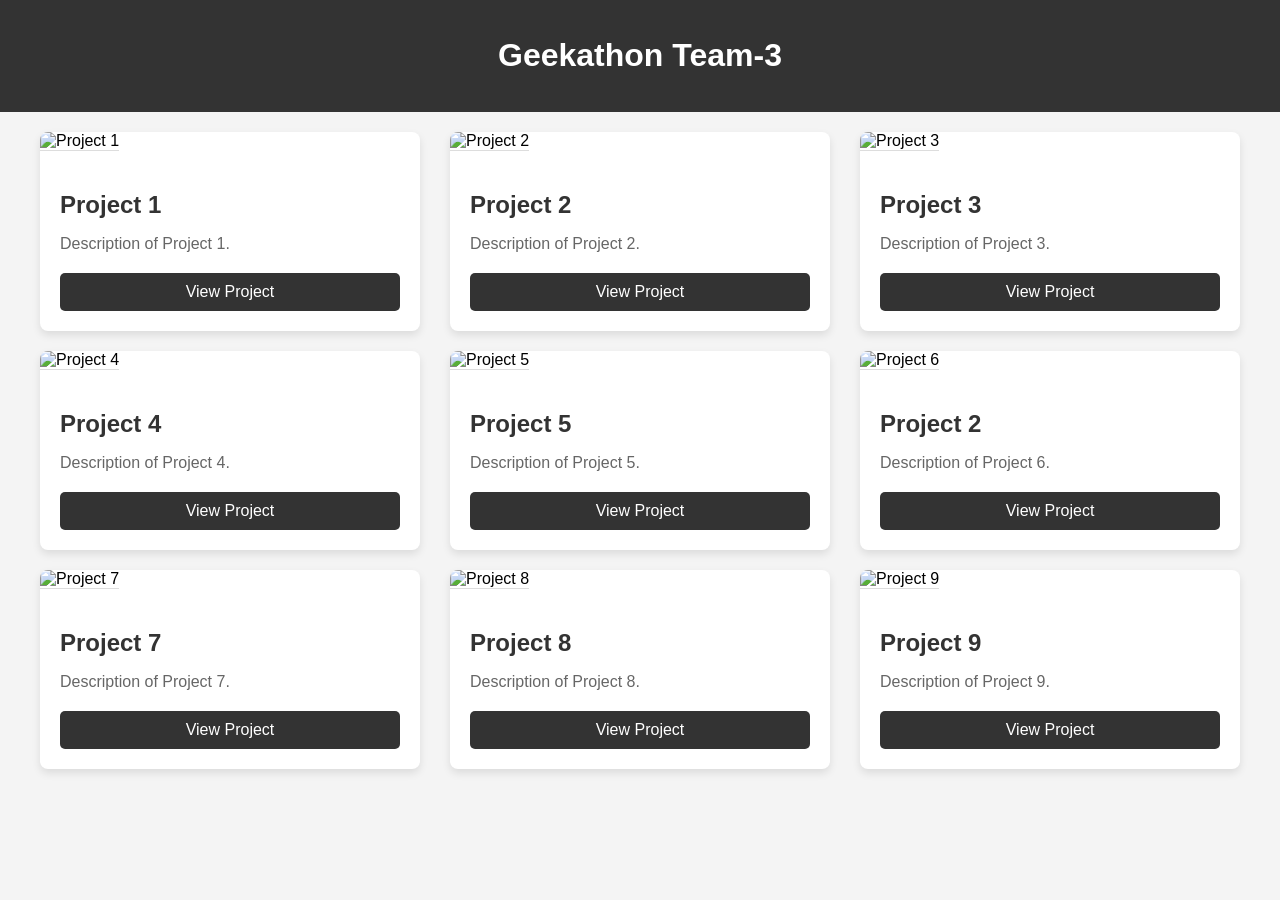
==== index.html @ 9e317ac0 "Added Landing Page" ====
<!DOCTYPE html>
<html lang="en">
<head>
    <meta charset="UTF-8">
    <meta name="viewport" content="width=device-width, initial-scale=1.0">
    <title>Geekathon Team-3</title>
    <style>
        body {
            font-family: Arial, sans-serif;
            margin: 0;
            padding: 0;
            background-color: #f4f4f4;
        }

        header {
            background-color: #333;
            color: #fff;
            text-align: center;
            padding: 1em 0;
        }

        .container {
            max-width: 1200px;
            margin: 0 auto;
            padding: 20px;
            display: flex;
            flex-wrap: wrap;
            justify-content: space-between;
        }

        .card {
            background-color: #fff;
            box-shadow: 0 4px 8px rgba(0, 0, 0, 0.1);
            border-radius: 8px;
            overflow: hidden;
            margin-bottom: 20px;
            flex: 0 0 calc(33.33% - 20px); /* Three cards in a row with some spacing */
        }

        .card img {
            max-width: 100%;
            height: auto;
            border-bottom: 1px solid #ddd;
        }

        .card-content {
            padding: 20px;
        }

        .card-title {
            font-size: 1.5em;
            margin-bottom: 10px;
            color: #333;
        }

        .card-description {
            color: #666;
            margin-bottom: 20px;
        }

        .card-link {
            display: block;
            text-align: center;
            background-color: #333;
            color: #fff;
            text-decoration: none;
            padding: 10px;
            border-radius: 5px;
        }
    </style>
</head>
<body>

    <header>
        <h1>Geekathon Team-3</h1>
    </header>

    <div class="container">
        <div class="card">
            <img src="project1.jpg" alt="Project 1">
            <div class="card-content">
                <h2 class="card-title">Project 1</h2>
                <p class="card-description">Description of Project 1.</p>
                <a href="./chromeExtensionByJaitenSahu/popup.html" class="card-link">View Project</a>
            </div>
        </div>

        <div class="card">
            <img src="project2.jpg" alt="Project 2">
            <div class="card-content">
                <h2 class="card-title">Project 2</h2>
                <p class="card-description">Description of Project 2.</p>
                <a href="./resumeTemplateByBhumika/resume.html" class="card-link">View Project</a>
            </div>
        </div>

        <div class="card">
            <img src="project3.jpg" alt="Project 3">
            <div class="card-content">
                <h2 class="card-title">Project 3</h2>
                <p class="card-description">Description of Project 3.</p>
                <a href="./invoiceGeneratorByAnkit/index.html" class="card-link">View Project</a>
            </div>
        </div>

        <div class="card">
            <img src="project4.jpg" alt="Project 4">
            <div class="card-content">
                <h2 class="card-title">Project 4</h2>
                <p class="card-description">Description of Project 4.</p>
                <a href="./PaymentIntegrationBySatvik/index.html" class="card-link">View Project</a>
            </div>
        </div>


        <div class="card">
            <img src="project5.jpg" alt="Project 5">
            <div class="card-content">
                <h2 class="card-title">Project 5</h2>
                <p class="card-description">Description of Project 5.</p>
                <a href="./trelloCloneByAbhay/index.html" class="card-link">View Project</a>
            </div>
        </div>

        <div class="card">
            <img src="project6.jpg" alt="Project 6">
            <div class="card-content">
                <h2 class="card-title">Project 2</h2>
                <p class="card-description">Description of Project 6.</p>
                <a href="./typingSpeedCheckerByAman/index.html" class="card-link">View Project</a>
            </div>
        </div>


        <div class="card">
            <img src="project7.jpg" alt="Project 7">
            <div class="card-content">
                <h2 class="card-title">Project 7</h2>
                <p class="card-description">Description of Project 7.</p>
                <a href="./mineGameByShweta/index.html" class="card-link">View Project</a>
            </div>
        </div>

        <div class="card">
            <img src="project8.jpg" alt="Project 8">
            <div class="card-content">
                <h2 class="card-title">Project 8</h2>
                <p class="card-description">Description of Project 8.</p>
                <a href="./codeEditorByAbhishekSharma/index.html" class="card-link">View Project</a>
            </div>
        </div>

        <div class="card">
            <img src="project9.jpg" alt="Project 9">
            <div class="card-content">
                <h2 class="card-title">Project 9</h2>
                <p class="card-description">Description of Project 9.</p>
                <a href="project9.html" class="card-link">View Project</a>
            </div>
        </div>


    </div>

</body>
</html>
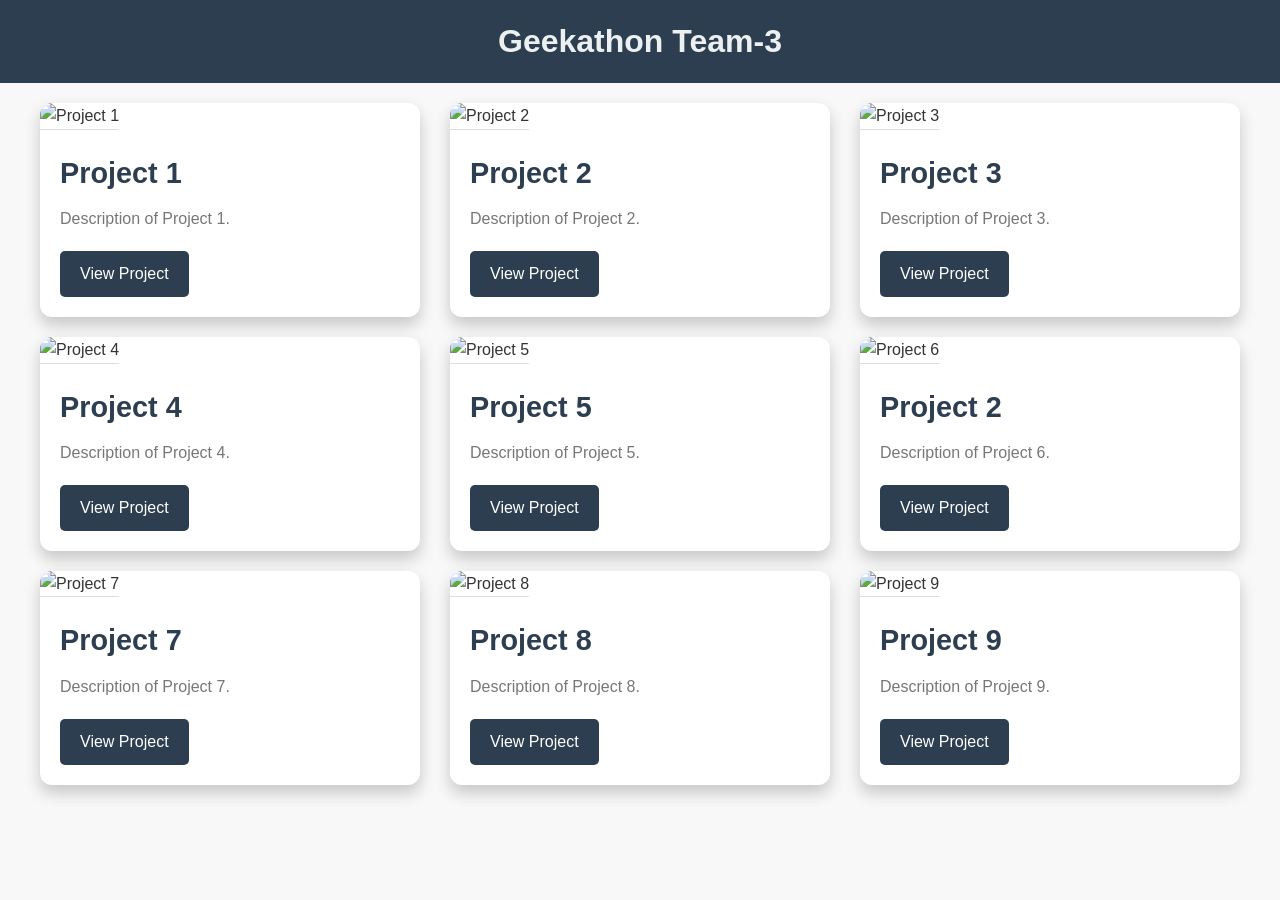
==== commit 3fc14546: "added code editor files and modified styling of landing page" ====
--- a/index.html
+++ b/index.html
@@ -4,70 +4,7 @@
     <meta charset="UTF-8">
     <meta name="viewport" content="width=device-width, initial-scale=1.0">
     <title>Geekathon Team-3</title>
-    <style>
-        body {
-            font-family: Arial, sans-serif;
-            margin: 0;
-            padding: 0;
-            background-color: #f4f4f4;
-        }
-
-        header {
-            background-color: #333;
-            color: #fff;
-            text-align: center;
-            padding: 1em 0;
-        }
-
-        .container {
-            max-width: 1200px;
-            margin: 0 auto;
-            padding: 20px;
-            display: flex;
-            flex-wrap: wrap;
-            justify-content: space-between;
-        }
-
-        .card {
-            background-color: #fff;
-            box-shadow: 0 4px 8px rgba(0, 0, 0, 0.1);
-            border-radius: 8px;
-            overflow: hidden;
-            margin-bottom: 20px;
-            flex: 0 0 calc(33.33% - 20px); /* Three cards in a row with some spacing */
-        }
-
-        .card img {
-            max-width: 100%;
-            height: auto;
-            border-bottom: 1px solid #ddd;
-        }
-
-        .card-content {
-            padding: 20px;
-        }
-
-        .card-title {
-            font-size: 1.5em;
-            margin-bottom: 10px;
-            color: #333;
-        }
-
-        .card-description {
-            color: #666;
-            margin-bottom: 20px;
-        }
-
-        .card-link {
-            display: block;
-            text-align: center;
-            background-color: #333;
-            color: #fff;
-            text-decoration: none;
-            padding: 10px;
-            border-radius: 5px;
-        }
-    </style>
+    <link rel="stylesheet" href="styles.css">
 </head>
 <body>
 
@@ -146,7 +83,7 @@
             <div class="card-content">
                 <h2 class="card-title">Project 8</h2>
                 <p class="card-description">Description of Project 8.</p>
-                <a href="./codeEditorByAbhishekSharma/index.html" class="card-link">View Project</a>
+                <a href="./codeEditorByAnkitSingh/index.html" class="card-link">View Project</a>
             </div>
         </div>
 
--- a/styles.css
+++ b/styles.css
@@ -0,0 +1,93 @@
+body, h1, h2, p {
+    margin: 0;
+    padding: 0;
+}
+
+body {
+    font-family: 'Segoe UI', Tahoma, Geneva, Verdana, sans-serif;
+    line-height: 1.6;
+    background-color: #f8f8f8;
+    color: #333;
+}
+
+header {
+    background-color: #2c3e50;
+    color: #ecf0f1;
+    text-align: center;
+    padding: 1em 0;
+}
+
+.container {
+    max-width: 1200px;
+    margin: 0 auto;
+    padding: 20px;
+    display: flex;
+    flex-wrap: wrap;
+    justify-content: space-between;
+}
+
+.card {
+    background-color: #fff;
+    box-shadow: 0 8px 16px rgba(0, 0, 0, 0.2);
+    border-radius: 12px;
+    overflow: hidden;
+    margin-bottom: 20px;
+    flex: 0 0 calc(33.33% - 20px);
+    transition: transform 0.3s ease-in-out;
+}
+
+.card:hover {
+    transform: scale(1.05);
+}
+
+.card img {
+    max-width: 100%;
+    height: auto;
+    border-bottom: 1px solid #ddd;
+    transition: transform 0.3s ease-in-out;
+}
+
+.card:hover img {
+    transform: scale(1.1);
+}
+
+.card-content {
+    padding: 20px;
+}
+
+.card-title {
+    font-size: 1.8em;
+    margin-bottom: 10px;
+    color: #2c3e50;
+}
+
+.card-description {
+    color: #777;
+    margin-bottom: 20px;
+}
+
+.card-link {
+    display: inline-block;
+    background-color: #2c3e50;
+    color: #fff;
+    text-decoration: none;
+    padding: 10px 20px;
+    border-radius: 5px;
+    transition: background-color 0.3s ease-in-out;
+}
+
+.card-link:hover {
+    background-color: #34495e;
+}
+
+@media screen and (max-width: 768px) {
+    .card {
+        flex: 0 0 calc(50% - 20px);
+    }
+}
+
+@media screen and (max-width: 480px) {
+    .card {
+        flex: 0 0 100%;
+    }
+}
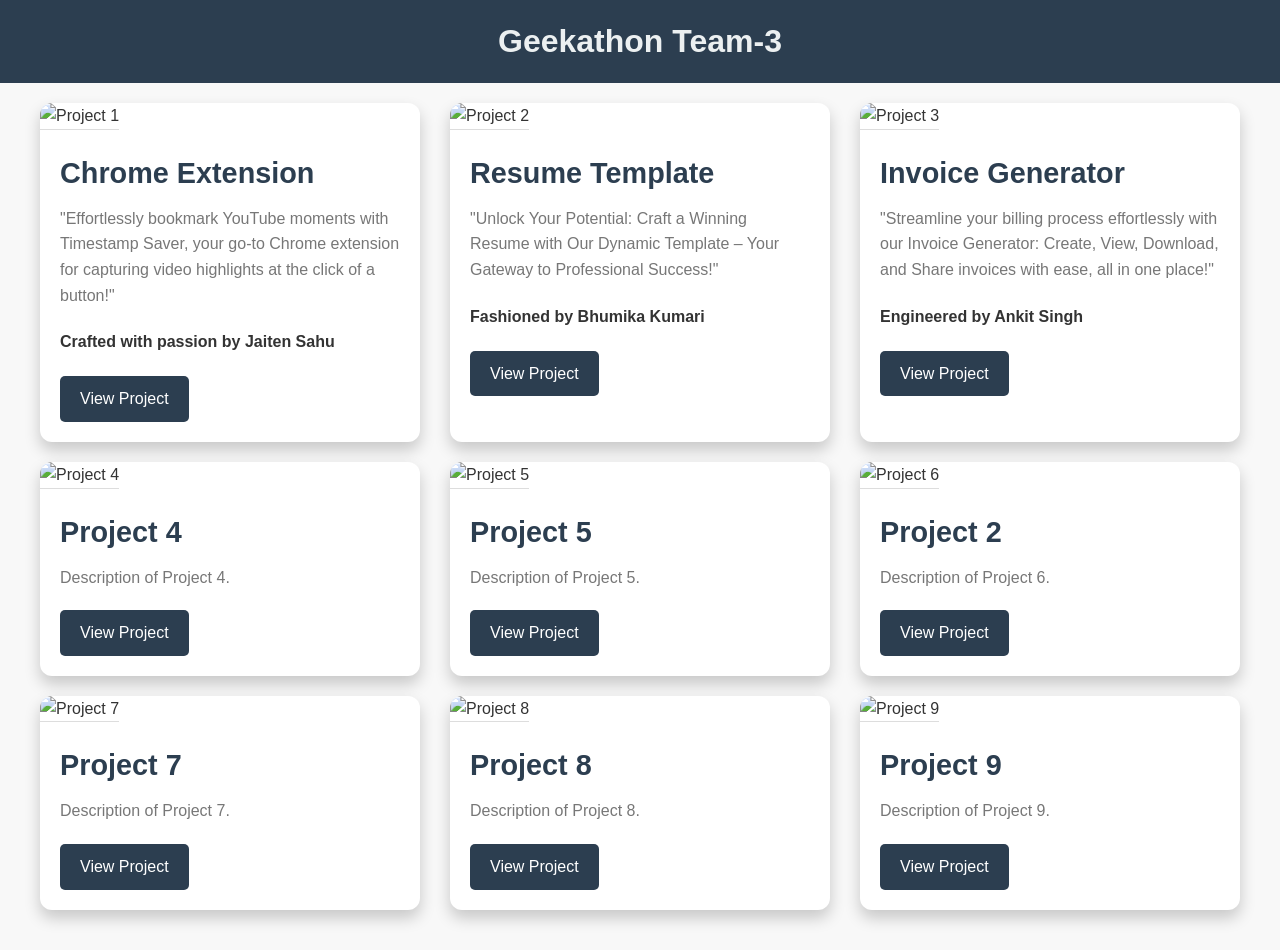
==== commit 93afa62d: "updated landing page" ====
--- a/index.html
+++ b/index.html
@@ -16,8 +16,9 @@
         <div class="card">
             <img src="project1.jpg" alt="Project 1">
             <div class="card-content">
-                <h2 class="card-title">Project 1</h2>
-                <p class="card-description">Description of Project 1.</p>
+                <h2 class="card-title">Chrome Extension</h2>
+                <p class="card-description">"Effortlessly bookmark YouTube moments with Timestamp Saver, your go-to Chrome extension for capturing video highlights at the click of a button!"</p>
+                <h4 >Crafted with passion by Jaiten Sahu</h4>
                 <a href="./chromeExtensionByJaitenSahu/popup.html" class="card-link">View Project</a>
             </div>
         </div>
@@ -25,8 +26,9 @@
         <div class="card">
             <img src="project2.jpg" alt="Project 2">
             <div class="card-content">
-                <h2 class="card-title">Project 2</h2>
-                <p class="card-description">Description of Project 2.</p>
+                <h2 class="card-title">Resume Template</h2>
+                <p class="card-description">"Unlock Your Potential: Craft a Winning Resume with Our Dynamic Template – Your Gateway to Professional Success!"</p>
+                <h4 >Fashioned by Bhumika Kumari</h4>
                 <a href="./resumeTemplateByBhumika/resume.html" class="card-link">View Project</a>
             </div>
         </div>
@@ -34,8 +36,9 @@
         <div class="card">
             <img src="project3.jpg" alt="Project 3">
             <div class="card-content">
-                <h2 class="card-title">Project 3</h2>
-                <p class="card-description">Description of Project 3.</p>
+                <h2 class="card-title">Invoice Generator</h2>
+                <p class="card-description">"Streamline your billing process effortlessly with our Invoice Generator: Create, View, Download, and Share invoices with ease, all in one place!"</p>
+                <h4 >Engineered by Ankit Singh</h4>
                 <a href="./invoiceGeneratorByAnkit/index.html" class="card-link">View Project</a>
             </div>
         </div>
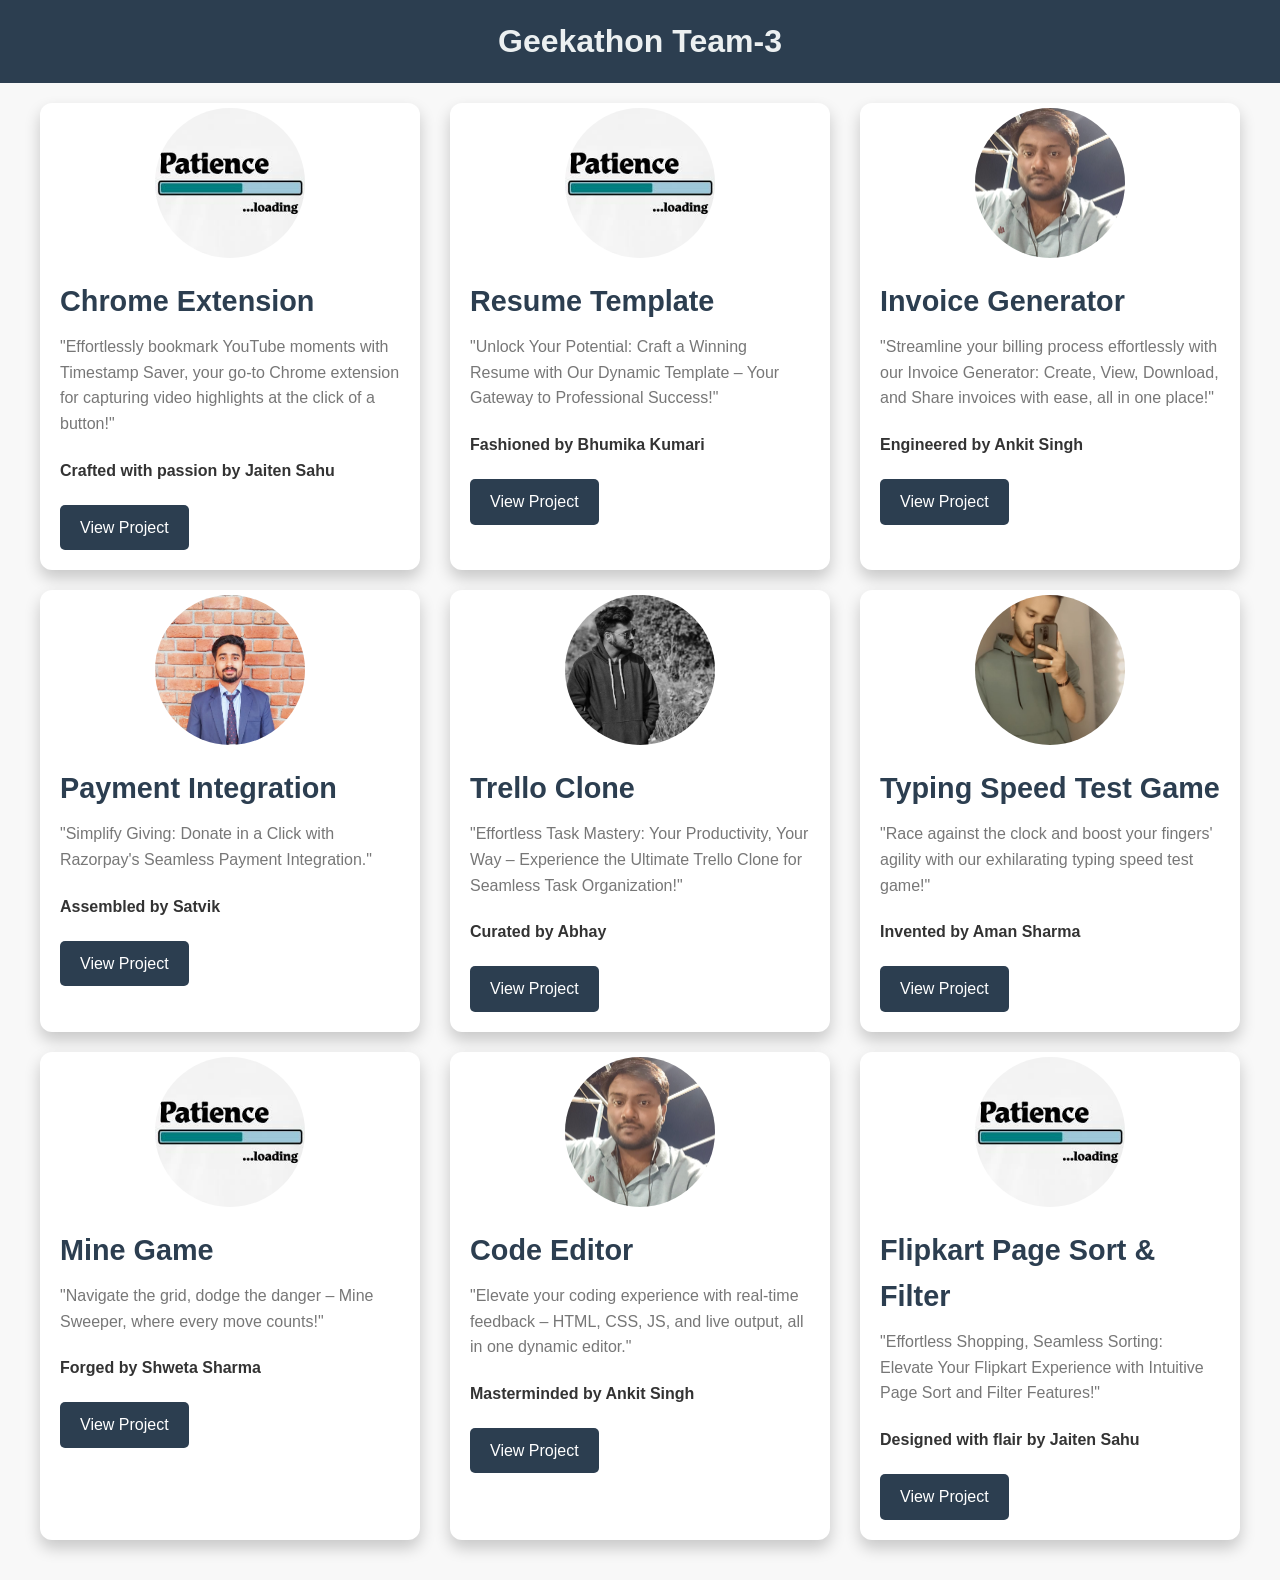
==== commit f9ee7ad4: "updated code and landing page" ====
--- a/index.html
+++ b/index.html
@@ -14,7 +14,7 @@
 
     <div class="container">
         <div class="card">
-            <img src="project1.jpg" alt="Project 1">
+            <img src="defaultimage.jpeg" alt="Project 1">
             <div class="card-content">
                 <h2 class="card-title">Chrome Extension</h2>
                 <p class="card-description">"Effortlessly bookmark YouTube moments with Timestamp Saver, your go-to Chrome extension for capturing video highlights at the click of a button!"</p>
@@ -24,7 +24,7 @@
         </div>
 
         <div class="card">
-            <img src="project2.jpg" alt="Project 2">
+            <img src="defaultimage.jpeg" alt="Project 2">
             <div class="card-content">
                 <h2 class="card-title">Resume Template</h2>
                 <p class="card-description">"Unlock Your Potential: Craft a Winning Resume with Our Dynamic Template – Your Gateway to Professional Success!"</p>
@@ -34,7 +34,7 @@
         </div>
 
         <div class="card">
-            <img src="project3.jpg" alt="Project 3">
+            <img src="ankitImage.jpeg" alt="Project 3">
             <div class="card-content">
                 <h2 class="card-title">Invoice Generator</h2>
                 <p class="card-description">"Streamline your billing process effortlessly with our Invoice Generator: Create, View, Download, and Share invoices with ease, all in one place!"</p>
@@ -44,57 +44,63 @@
         </div>
 
         <div class="card">
-            <img src="project4.jpg" alt="Project 4">
+            <img src="satvikImage.jpeg" alt="Project 4">
             <div class="card-content">
-                <h2 class="card-title">Project 4</h2>
-                <p class="card-description">Description of Project 4.</p>
+                <h2 class="card-title">Payment Integration</h2>
+                <p class="card-description">"Simplify Giving: Donate in a Click with Razorpay's Seamless Payment Integration."</p>
+                <h4>Assembled by Satvik</h4>
                 <a href="./PaymentIntegrationBySatvik/index.html" class="card-link">View Project</a>
             </div>
         </div>
 
 
         <div class="card">
-            <img src="project5.jpg" alt="Project 5">
+            <img src="abhayImage.jpeg" alt="Project 5">
             <div class="card-content">
-                <h2 class="card-title">Project 5</h2>
-                <p class="card-description">Description of Project 5.</p>
+                <h2 class="card-title">Trello Clone</h2>
+                <p class="card-description">"Effortless Task Mastery: Your Productivity, Your Way – Experience the Ultimate Trello Clone for Seamless Task Organization!"</p>
+                <h4>Curated by Abhay</h4>
                 <a href="./trelloCloneByAbhay/index.html" class="card-link">View Project</a>
             </div>
         </div>
 
         <div class="card">
-            <img src="project6.jpg" alt="Project 6">
+            <img src="amanImage.jpeg" alt="Project 6">
             <div class="card-content">
-                <h2 class="card-title">Project 2</h2>
-                <p class="card-description">Description of Project 6.</p>
+                <h2 class="card-title">Typing Speed Test Game</h2>
+                <p class="card-description">"Race against the clock and boost your fingers' agility with our exhilarating typing speed test game!"</p>
+                <h4>Invented by Aman Sharma</h4>
                 <a href="./typingSpeedCheckerByAman/index.html" class="card-link">View Project</a>
             </div>
         </div>
 
 
         <div class="card">
-            <img src="project7.jpg" alt="Project 7">
+            <img src="defaultimage.jpeg" alt="Project 7">
             <div class="card-content">
-                <h2 class="card-title">Project 7</h2>
-                <p class="card-description">Description of Project 7.</p>
+                <h2 class="card-title">Mine Game</h2>
+                <p class="card-description">"Navigate the grid, dodge the danger – Mine Sweeper, where every move counts!"</p>
+                <h4>Forged by Shweta Sharma</h4>
                 <a href="./mineGameByShweta/index.html" class="card-link">View Project</a>
             </div>
         </div>
 
         <div class="card">
-            <img src="project8.jpg" alt="Project 8">
+            <img src="ankitImage.jpeg" alt="Project 8">
             <div class="card-content">
-                <h2 class="card-title">Project 8</h2>
-                <p class="card-description">Description of Project 8.</p>
+                <h2 class="card-title">Code Editor</h2>
+                <p class="card-description">"Elevate your coding experience with real-time feedback – HTML, CSS, JS, and live output, all in one dynamic editor."</p>
+                <h4>Masterminded by Ankit Singh</h4>
                 <a href="./codeEditorByAnkitSingh/index.html" class="card-link">View Project</a>
             </div>
         </div>
 
         <div class="card">
-            <img src="project9.jpg" alt="Project 9">
+            <img src="defaultimage.jpeg" alt="Project 9">
             <div class="card-content">
-                <h2 class="card-title">Project 9</h2>
-                <p class="card-description">Description of Project 9.</p>
+                <h2 class="card-title">Flipkart Page Sort & Filter</h2>
+                <p class="card-description">"Effortless Shopping, Seamless Sorting: Elevate Your Flipkart Experience with Intuitive Page Sort and Filter Features!"</p>
+                <h4>Designed with flair by Jaiten Sahu</h4>
                 <a href="project9.html" class="card-link">View Project</a>
             </div>
         </div>
--- a/styles.css
+++ b/styles.css
@@ -1,3 +1,4 @@
+/* Resetting some default styles for better consistency */
 body, h1, h2, p {
     margin: 0;
     padding: 0;
@@ -41,10 +42,14 @@
 }
 
 .card img {
-    max-width: 100%;
-    height: auto;
-    border-bottom: 1px solid #ddd;
+    width: 150px;
+    height: 150px; /* Set a fixed height */
+    object-fit: cover; /* Ensure the image covers the entire container */
+    border-radius: 50%; /* Make the image a rounded rectangle */
+    display: block;
+    margin: 0 auto; /* Center the image */
     transition: transform 0.3s ease-in-out;
+    margin-top: 5px;
 }
 
 .card:hover img {
@@ -80,6 +85,7 @@
     background-color: #34495e;
 }
 
+/* Media queries for responsiveness */
 @media screen and (max-width: 768px) {
     .card {
         flex: 0 0 calc(50% - 20px);
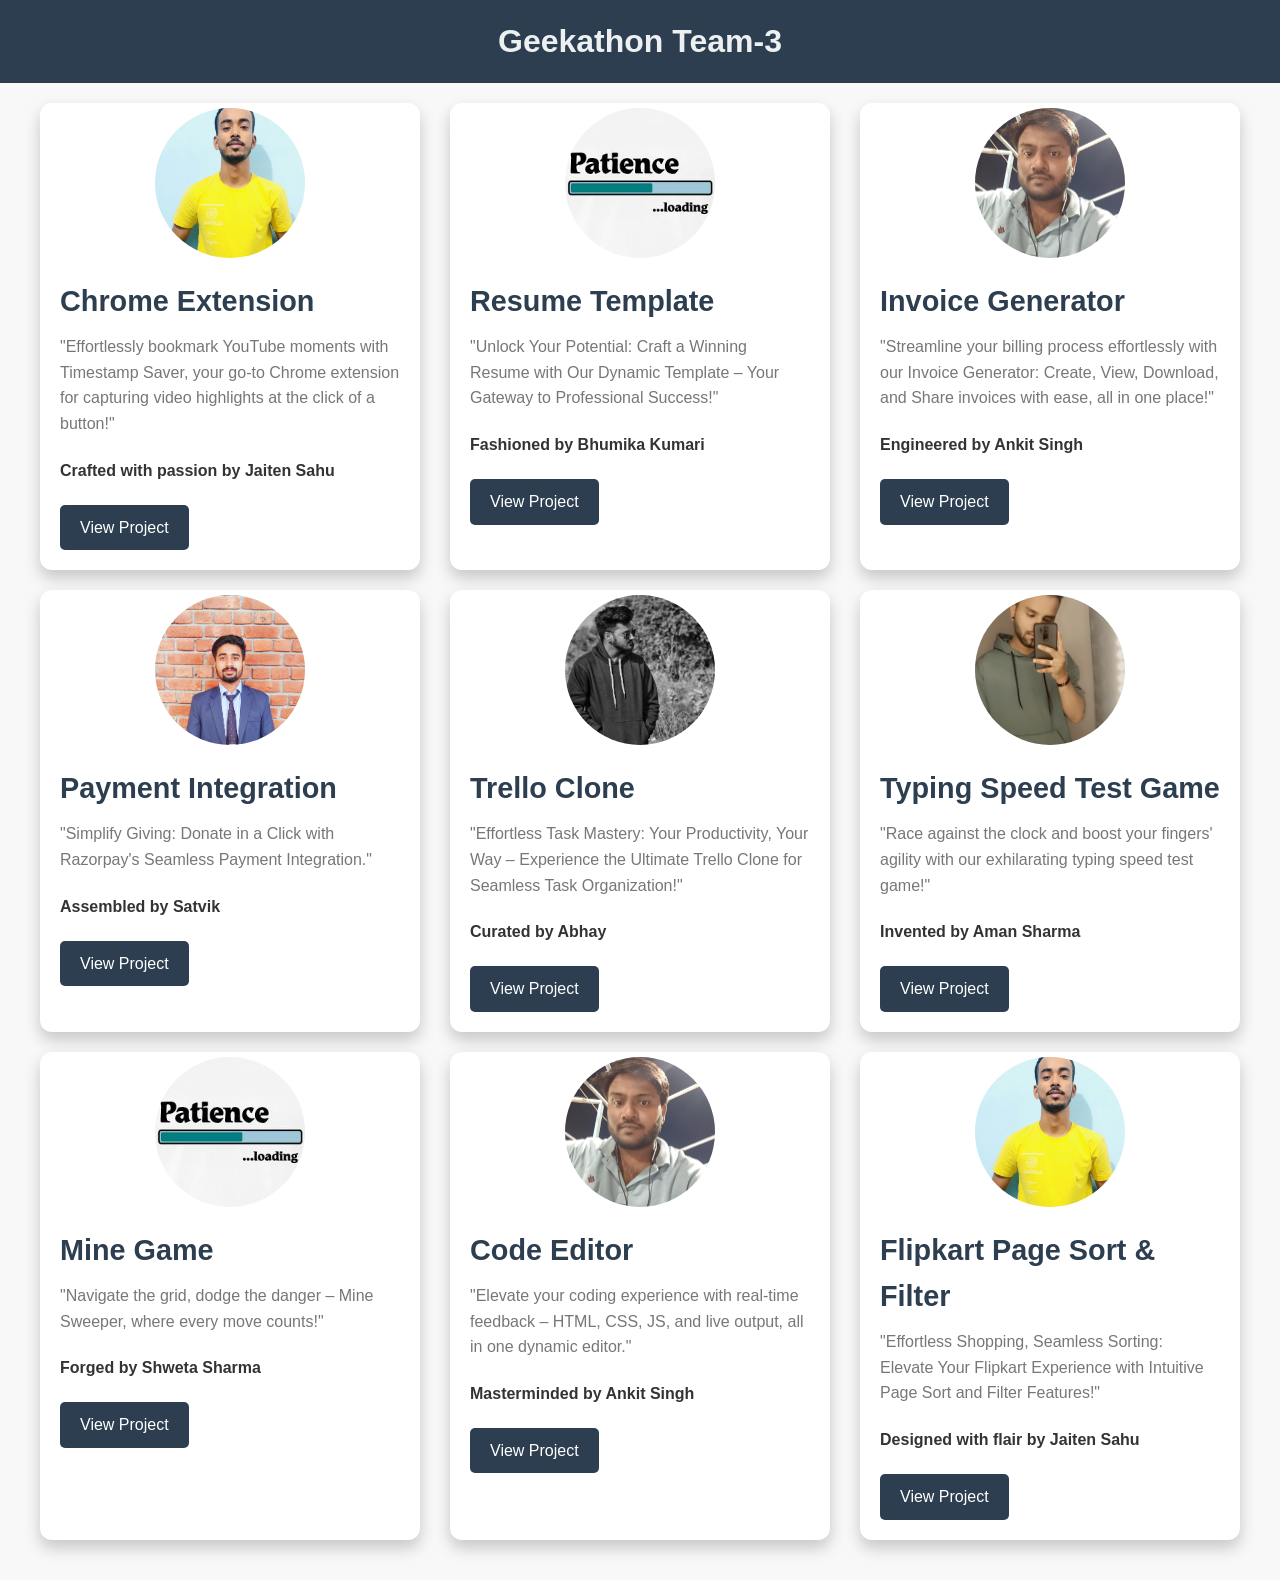
==== commit 63af98bc: "updated image" ====
--- a/index.html
+++ b/index.html
@@ -14,7 +14,7 @@
 
     <div class="container">
         <div class="card">
-            <img src="defaultimage.jpeg" alt="Project 1">
+            <img src="jaitenImage.jpeg" alt="Project 1">
             <div class="card-content">
                 <h2 class="card-title">Chrome Extension</h2>
                 <p class="card-description">"Effortlessly bookmark YouTube moments with Timestamp Saver, your go-to Chrome extension for capturing video highlights at the click of a button!"</p>
@@ -96,7 +96,7 @@
         </div>
 
         <div class="card">
-            <img src="defaultimage.jpeg" alt="Project 9">
+            <img src="jaitenImage.jpeg" alt="Project 9">
             <div class="card-content">
                 <h2 class="card-title">Flipkart Page Sort & Filter</h2>
                 <p class="card-description">"Effortless Shopping, Seamless Sorting: Elevate Your Flipkart Experience with Intuitive Page Sort and Filter Features!"</p>
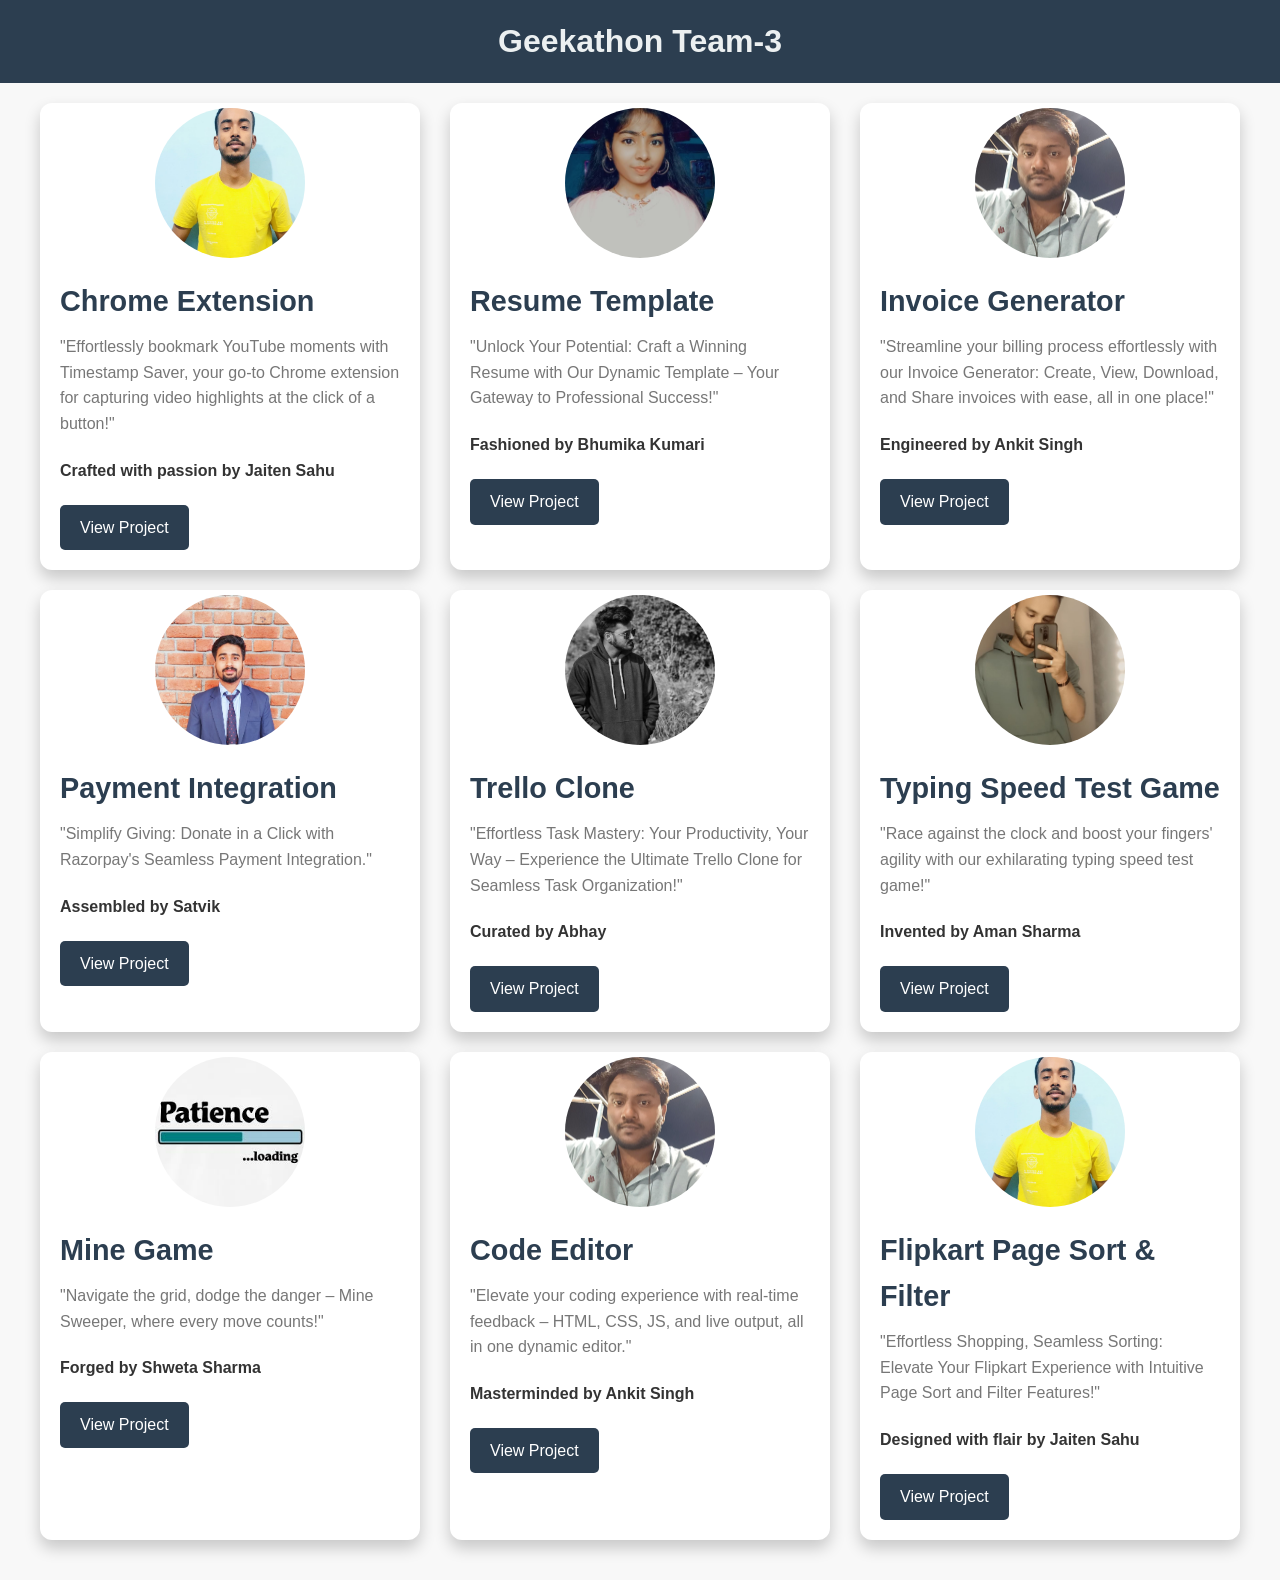
==== commit f42e3c23: "updated code" ====
--- a/index.html
+++ b/index.html
@@ -24,12 +24,12 @@
         </div>
 
         <div class="card">
-            <img src="defaultimage.jpeg" alt="Project 2">
+            <img src="bhumikaImage.jpeg" alt="Project 2">
             <div class="card-content">
                 <h2 class="card-title">Resume Template</h2>
                 <p class="card-description">"Unlock Your Potential: Craft a Winning Resume with Our Dynamic Template – Your Gateway to Professional Success!"</p>
                 <h4 >Fashioned by Bhumika Kumari</h4>
-                <a href="./resumeTemplateByBhumika/resume.html" class="card-link">View Project</a>
+                <a href="./resumeTemplateByBhumikaEditedByAnkit/index.html" class="card-link">View Project</a>
             </div>
         </div>
 
@@ -101,7 +101,7 @@
                 <h2 class="card-title">Flipkart Page Sort & Filter</h2>
                 <p class="card-description">"Effortless Shopping, Seamless Sorting: Elevate Your Flipkart Experience with Intuitive Page Sort and Filter Features!"</p>
                 <h4>Designed with flair by Jaiten Sahu</h4>
-                <a href="project9.html" class="card-link">View Project</a>
+                <a href="flipKartByJaitenSahu/index.html" class="card-link">View Project</a>
             </div>
         </div>
 
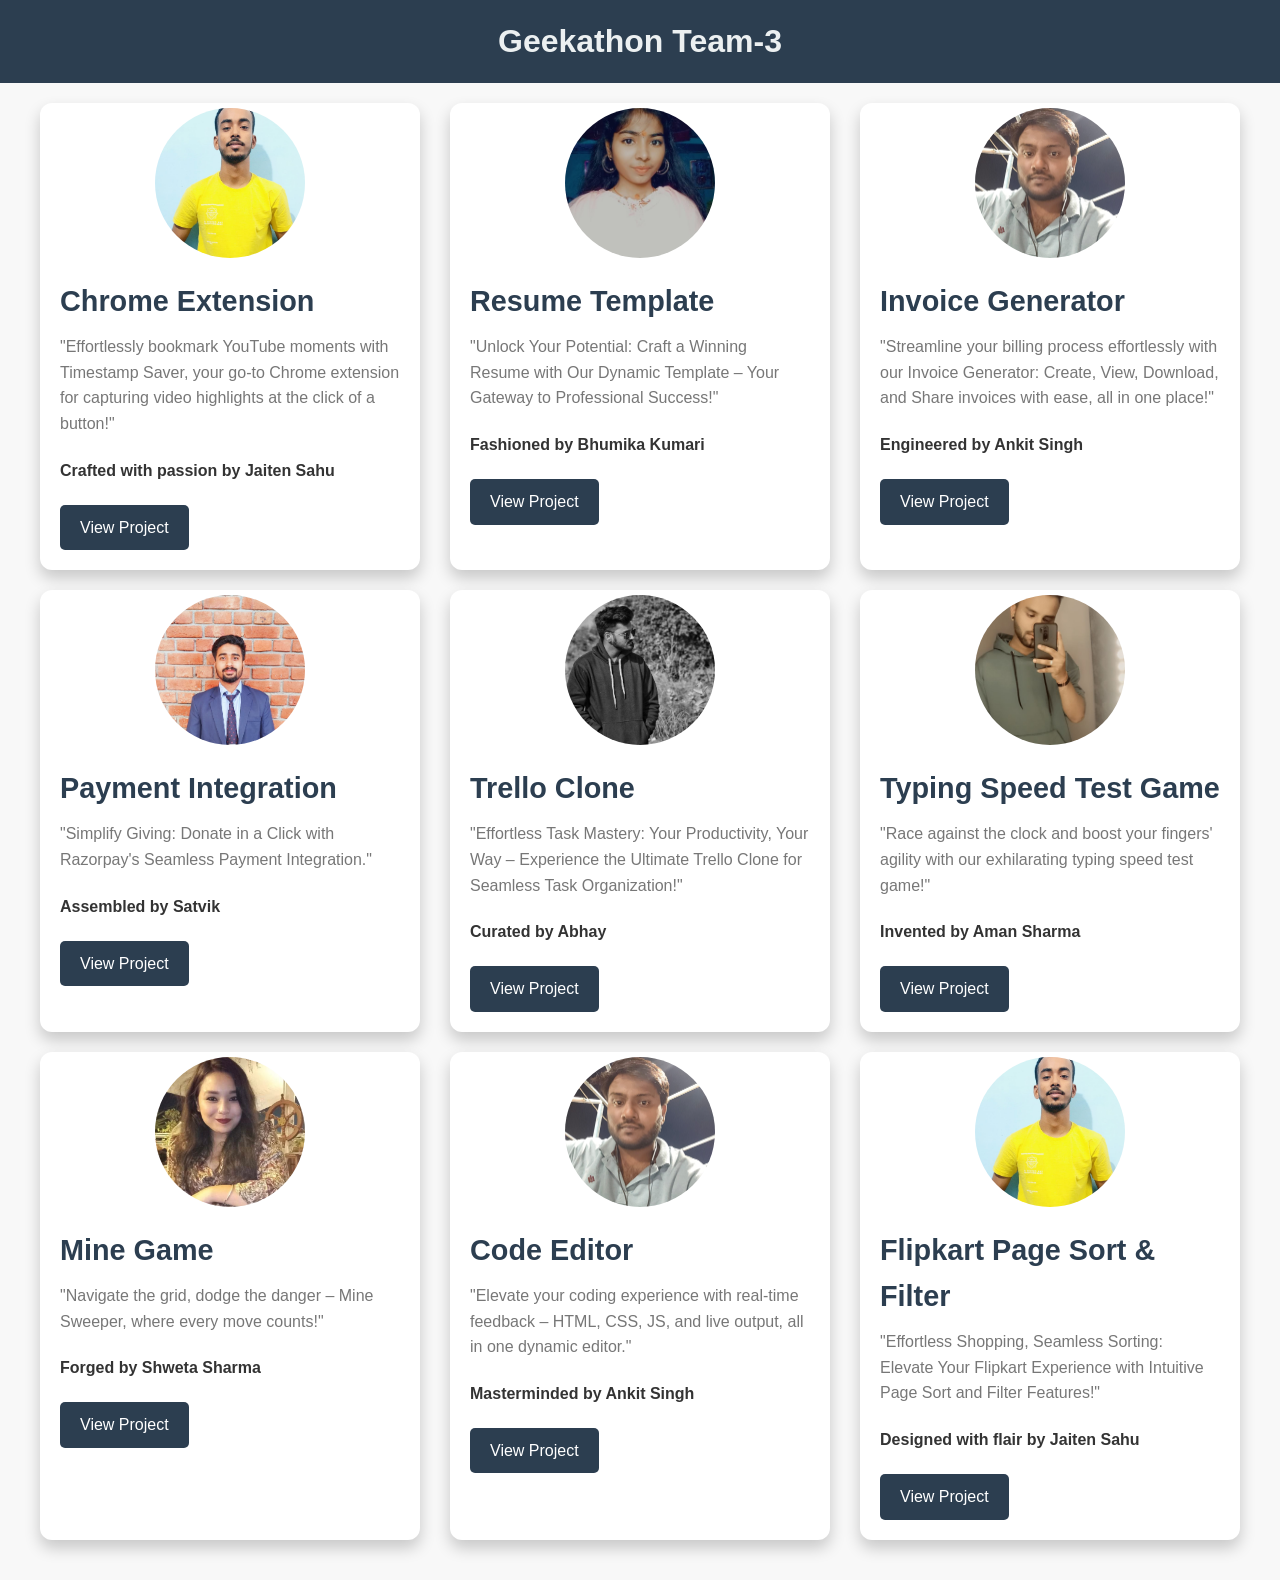
==== commit c9cf50e2: "added image" ====
--- a/index.html
+++ b/index.html
@@ -76,7 +76,7 @@
 
 
         <div class="card">
-            <img src="defaultimage.jpeg" alt="Project 7">
+            <img src="shwetaImage.jpeg" alt="Project 7">
             <div class="card-content">
                 <h2 class="card-title">Mine Game</h2>
                 <p class="card-description">"Navigate the grid, dodge the danger – Mine Sweeper, where every move counts!"</p>
